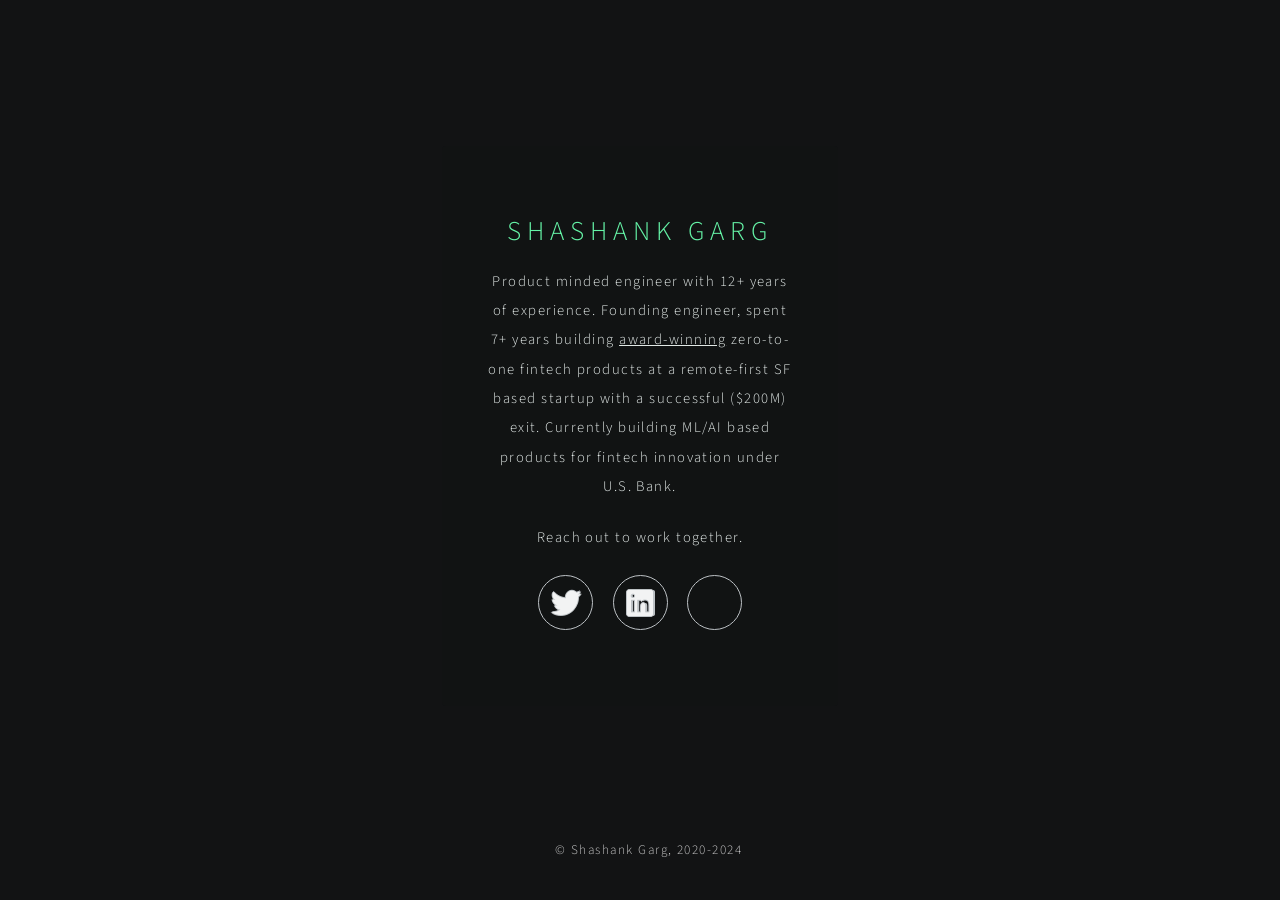
==== index.html @ a6219cde "Update index.html" ====
<!DOCTYPE HTML>
<!--
	Design -> html5up.net | @ajlkn
-->
<html>
	<head>
		<title>Shashank Garg</title>
		<meta charset="utf-8" />
		<meta name="viewport" content="width=device-width, initial-scale=1, user-scalable=no" />
		<link rel="stylesheet" href="assets/css/main.css" />
		<noscript><link rel="stylesheet" href="assets/css/noscript.css" /></noscript>
	</head>
	<body class="is-preload">

		<!-- Wrapper -->
			<div id="wrapper">

				<!-- Main -->
					<section id="main">
						<header>
							<!-- <span class="avatar"><img src="images/avatar.jpg" alt="" /></span> -->
							<h1>SHASHANK GARG</h1>
							<p>Product minded engineer with 12+ years of experience. Founding engineer, spent 7+ years building <a href="https://www.usnews.com/360-reviews/business/best-expense-management-software"><u>award-winning</u></a> zero-to-one fintech products at a remote-first SF based startup with a successful ($200M) exit. Currently building ML/AI based products for fintech innovation under U.S. Bank.</p>
							<p>Reach out to work together.</p>
						</header>
						<footer>
							<ul class="icons">
								<li><a href="https://twitter.com/shashankgarg7" class="icon brands fa-twitter">Twitter</a></li>
								<li><a href="https://www.linkedin.com/in/shashankgarg7" class="icon brands fa-linkedin">LinkedIn</a></li>
								<li><a href="/assets/shashank-garg-em-resume.pdf" class="icon fa-solid fa-download">Resume</a></li>
							</ul>
						</footer>
					</section>

				<!-- Footer -->
					<footer id="footer">
						<ul class="copyright">
							<li>&copy; Shashank Garg, 2020-2024</li>
						</ul>
					</footer>

			</div>

		<!-- Scripts -->
			<script>
				if ('addEventListener' in window) {
					window.addEventListener('load', function() { document.body.className = document.body.className.replace(/\bis-preload\b/, ''); });
					document.body.className += (navigator.userAgent.match(/(MSIE|rv:11\.0)/) ? ' is-ie' : '');
				}
			</script>

	</body>
</html>
---- assets/css/main.css ----
@import url(fontawesome-all.min.css);
@import url("https://fonts.googleapis.com/css?family=Source+Sans+Pro:300");

/*
	Identity by HTML5 UP
	html5up.net | @ajlkn
	Free for personal and commercial use under the CCA 3.0 license (html5up.net/license)
*/

/* Icon (alt) */

	html, body, div, span, applet, object,
	iframe, h1, h2, h3, h4, h5, h6, p, blockquote,
	pre, a, abbr, acronym, address, big, cite,
	code, del, dfn, em, img, ins, kbd, q, s, samp,
	small, strike, strong, sub, sup, tt, var, b,
	u, i, center, dl, dt, dd, ol, ul, li, fieldset,
	form, label, legend, table, caption, tbody,
	tfoot, thead, tr, th, td, article, aside,
	canvas, details, embed, figure, figcaption,
	footer, header, hgroup, menu, nav, output, ruby,
	section, summary, time, mark, audio, video {
		margin: 0;
		padding: 0;
		border: 0;
		font-size: 100%;
		font: inherit;
		vertical-align: baseline;
	}

	article, aside, details, figcaption, figure,
	footer, header, hgroup, menu, nav, section {
		display: block;
	}

	body {
		line-height: 1;
	}

	ol, ul {
		list-style: none;
	}

	blockquote, q {
		quotes: none;
	}

		blockquote:before, blockquote:after, q:before, q:after {
			content: '';
			content: none;
		}

	table {
		border-collapse: collapse;
		border-spacing: 0;
	}

	body {
		-webkit-text-size-adjust: none;
	}

	mark {
		background-color: transparent;
		color: inherit;
	}

	input::-moz-focus-inner {
		border: 0;
		padding: 0;
	}

	input, select, textarea {
		-moz-appearance: none;
		-webkit-appearance: none;
		-ms-appearance: none;
		appearance: none;
	}

/* Basic */

	@media screen and (max-width: 480px) {

		html, body {
			min-width: 320px;
		}

	}

	html {
		box-sizing: border-box;
	}

	*, *:before, *:after {
		box-sizing: inherit;
	}

	body.is-preload *, body.is-preload *:before, body.is-preload *:after {
		-moz-animation: none !important;
		-webkit-animation: none !important;
		-ms-animation: none !important;
		animation: none !important;
		-moz-transition: none !important;
		-webkit-transition: none !important;
		-ms-transition: none !important;
		transition: none !important;
	}

	html {
		height: 100%;
	}

	body {
		height: 100%;
		background-color: #121314;
		background-size: 100px 100px, cover,				cover;
		background-position: top left,		center center,		bottom center;
		background-attachment: fixed,			fixed,				fixed;
	}

		body:after {
			content: '';
			display: block;
			position: fixed;
			top: 0;
			left: 0;
			width: 100%;
			height: inherit;
			opacity: 0;
			z-index: 1;
			background-color: #ffffff;
			background-image: url("images/overlay.png"), -moz-linear-gradient(60deg, rgba(255, 165, 150, 0.5) 5%, rgba(0, 228, 255, 0.35));
			background-image: url("images/overlay.png"), -webkit-linear-gradient(60deg, rgba(255, 165, 150, 0.5) 5%, rgba(0, 228, 255, 0.35));
			background-image: url("images/overlay.png"), -ms-linear-gradient(60deg, rgba(255, 165, 150, 0.5) 5%, rgba(0, 228, 255, 0.35));
			background-image: url("images/overlay.png"), linear-gradient(60deg, rgba(255, 165, 150, 0.5) 5%, rgba(0, 228, 255, 0.35));
			background-repeat: repeat,			no-repeat;
			background-size: 100px 100px, cover;
			background-position: top left,		center center;
			-moz-transition: opacity 1.75s ease-out;
			-webkit-transition: opacity 1.75s ease-out;
			-ms-transition: opacity 1.75s ease-out;
			transition: opacity 1.75s ease-out;
		}

		body.is-preload:after {
			opacity: 1;
		}

/* Type */

	body, input, select, textarea {
		color: rgb(239, 245, 242);
		font-family: "Source Sans Pro", Helvetica, sans-serif;
		font-size: 14pt;
		font-weight: 300;
		line-height: 2;
		letter-spacing: 0.1em;
	}

		@media screen and (max-width: 1680px) {

			body, input, select, textarea {
				font-size: 11pt;
			}

		}

		@media screen and (max-width: 480px) {

			body, input, select, textarea {
				font-size: 10pt;
				line-height: 1.75;
			}

		}

	a {
		-moz-transition: color 0.2s ease, border-color 0.2s ease;
		-webkit-transition: color 0.2s ease, border-color 0.2s ease;
		-ms-transition: color 0.2s ease, border-color 0.2s ease;
		transition: color 0.2s ease, border-color 0.2s ease;
		color: inherit;
		text-decoration: none;
	}

		a:before {
			-moz-transition: color 0.2s ease, text-shadow 0.2s ease;
			-webkit-transition: color 0.2s ease, text-shadow 0.2s ease;
			-ms-transition: color 0.2s ease, text-shadow 0.2s ease;
			transition: color 0.2s ease, text-shadow 0.2s ease;
		}

		a:hover {
			color: #6BFFAE;
		}

	strong, b {
		color: #6BFFAE;
	}

	em, i {
		font-style: italic;
	}

	p {
		margin: 0 0 1.5em 0;
	}

	h1, h2, h3, h4, h5, h6 {
		color: #6BFFAE;
		line-height: 1.5;
		margin: 0 0 0.75em 0;
	}

		h1 a, h2 a, h3 a, h4 a, h5 a, h6 a {
			color: inherit;
			text-decoration: none;
		}

	h1 {
		font-size: 1.85em;
		letter-spacing: 0.22em;
		margin: 0 0 0.525em 0;
	}

	h2 {
		font-size: 1.25em;
	}

	h3 {
		font-size: 1em;
	}

	h4 {
		font-size: 1em;
	}

	h5 {
		font-size: 1em;
	}

	h6 {
		font-size: 1em;
	}

	@media screen and (max-width: 480px) {

		h1 {
			font-size: 1.65em;
		}

	}

	sub {
		font-size: 0.8em;
		position: relative;
		top: 0.5em;
	}

	sup {
		font-size: 0.8em;
		position: relative;
		top: -0.5em;
	}

	hr {
		border: 0;
		border-bottom: solid 1px #c8cccf;
		margin: 3em 0;
	}

/* Icon */

	.icon {
		text-decoration: none;
		position: relative;
		border-bottom: none;
	}

		.icon:before {
			-moz-osx-font-smoothing: grayscale;
			-webkit-font-smoothing: antialiased;
			display: inline-block;
			font-style: normal;
			font-variant: normal;
			text-rendering: auto;
			line-height: 1;
			text-transform: none !important;
			font-family: 'Font Awesome 5 Free';
			font-weight: 400;
		}

		.icon > .label {
			display: none;
		}

		.icon:before {
			line-height: inherit;
		}

		.icon.solid:before {
			font-weight: 900;
		}

		.icon.brands:before {
			font-family: 'Font Awesome 5 Brands';
		}

/* List */

	ol {
		list-style: decimal;
		margin: 0 0 1.5em 0;
		padding-left: 1.25em;
	}

		ol li {
			padding-left: 0.25em;
		}

	ul {
		list-style: disc;
		margin: 0 0 1.5em 0;
		padding-left: 1em;
	}

		ul li {
			padding-left: 0.5em;
		}

		ul.alt {
			list-style: none;
			padding-left: 0;
		}

			ul.alt li {
				border-top: solid 1px #c8cccf;
				padding: 0.5em 0;
			}

				ul.alt li:first-child {
					border-top: 0;
					padding-top: 0;
				}

	dl {
		margin: 0 0 1.5em 0;
	}

		dl dt {
			display: block;
			margin: 0 0 0.75em 0;
		}

		dl dd {
			margin-left: 1.5em;
		}

/* Actions */

	ul.actions {
		display: -moz-flex;
		display: -webkit-flex;
		display: -ms-flex;
		display: flex;
		cursor: default;
		list-style: none;
		margin-left: -0.75em;
		padding-left: 0;
	}

		ul.actions li {
			padding: 0 0 0 0.75em;
			vertical-align: middle;
		}

		ul.actions.special {
			-moz-justify-content: center;
			-webkit-justify-content: center;
			-ms-justify-content: center;
			justify-content: center;
			width: 100%;
			margin-left: 0;
		}

			ul.actions.special li:first-child {
				padding-left: 0;
			}

		ul.actions.stacked {
			-moz-flex-direction: column;
			-webkit-flex-direction: column;
			-ms-flex-direction: column;
			flex-direction: column;
			margin-left: 0;
		}

			ul.actions.stacked li {
				padding: 0.975em 0 0 0;
			}

				ul.actions.stacked li:first-child {
					padding-top: 0;
				}

		ul.actions.fit {
			width: calc(100% + 0.75em);
		}

			ul.actions.fit li {
				-moz-flex-grow: 1;
				-webkit-flex-grow: 1;
				-ms-flex-grow: 1;
				flex-grow: 1;
				-moz-flex-shrink: 1;
				-webkit-flex-shrink: 1;
				-ms-flex-shrink: 1;
				flex-shrink: 1;
				width: 100%;
			}

				ul.actions.fit li > * {
					width: 100%;
				}

			ul.actions.fit.stacked {
				width: 100%;
			}

		@media screen and (max-width: 480px) {

			ul.actions:not(.fixed) {
				-moz-flex-direction: column;
				-webkit-flex-direction: column;
				-ms-flex-direction: column;
				flex-direction: column;
				margin-left: 0;
				width: 100% !important;
			}

				ul.actions:not(.fixed) li {
					-moz-flex-grow: 1;
					-webkit-flex-grow: 1;
					-ms-flex-grow: 1;
					flex-grow: 1;
					-moz-flex-shrink: 1;
					-webkit-flex-shrink: 1;
					-ms-flex-shrink: 1;
					flex-shrink: 1;
					padding: 0.75em 0 0 0;
					text-align: center;
					width: 100%;
				}

					ul.actions:not(.fixed) li > * {
						width: 100%;
					}

					ul.actions:not(.fixed) li:first-child {
						padding-top: 0;
					}

					ul.actions:not(.fixed) li input[type="submit"],
					ul.actions:not(.fixed) li input[type="reset"],
					ul.actions:not(.fixed) li input[type="button"],
					ul.actions:not(.fixed) li button,
					ul.actions:not(.fixed) li .button {
						width: 100%;
					}

						ul.actions:not(.fixed) li input[type="submit"].icon:before,
						ul.actions:not(.fixed) li input[type="reset"].icon:before,
						ul.actions:not(.fixed) li input[type="button"].icon:before,
						ul.actions:not(.fixed) li button.icon:before,
						ul.actions:not(.fixed) li .button.icon:before {
							margin-left: -0.5rem;
						}

		}

/* Icons */

	ul.icons {
		cursor: default;
		list-style: none;
		padding-left: 0;
		margin-top: -0.675em;
	}

		ul.icons li {
			display: inline-block;
			padding: 0.675em 0.5em;
		}

			ul.icons li a {
				text-decoration: none;
				position: relative;
				display: block;
				width: 3.75em;
				height: 3.75em;
				border-radius: 100%;
				border: solid 1px #c8cccf;
				line-height: 3.75em;
				overflow: hidden;
				text-align: center;
				text-indent: 3.75em;
				white-space: nowrap;
			}

				ul.icons li a:before {
					-moz-osx-font-smoothing: grayscale;
					-webkit-font-smoothing: antialiased;
					display: inline-block;
					font-style: normal;
					font-variant: normal;
					text-rendering: auto;
					line-height: 1;
					text-transform: none !important;
					font-family: 'Font Awesome 5 Free';
					font-weight: 400;
				}

				ul.icons li a:before {
					color: #ffffff;
					text-shadow: 1.25px 0px 0px #c8cccf, -1.25px 0px 0px #c8cccf, 0px 1.25px 0px #c8cccf, 0px -1.25px 0px #c8cccf;
				}

				ul.icons li a:hover:before {
					text-shadow: 1.25px 0px 0px #6BFFAE, -1.25px 0px 0px #6BFFAE, 0px 1.25px 0px #6BFFAE, 0px -1.25px 0px #6BFFAE;
				}

				ul.icons li a:before {
					position: absolute;
					top: 0;
					left: 0;
					width: inherit;
					height: inherit;
					font-size: 1.85rem;
					line-height: inherit;
					text-align: center;
					text-indent: 0;
				}

				ul.icons li a:hover {
					border-color: #6BFFAE;
				}

		@media screen and (max-width: 480px) {

			ul.icons li a:before {
				font-size: 1.5rem;
			}

		}

/* Button */

	input[type="submit"],
	input[type="reset"],
	input[type="button"],
	button,
	.button {
		-moz-appearance: none;
		-webkit-appearance: none;
		-ms-appearance: none;
		appearance: none;
		-moz-transition: background-color 0.2s ease-in-out, border-color 0.2s ease-in-out, color 0.2s ease-in-out;
		-webkit-transition: background-color 0.2s ease-in-out, border-color 0.2s ease-in-out, color 0.2s ease-in-out;
		-ms-transition: background-color 0.2s ease-in-out, border-color 0.2s ease-in-out, color 0.2s ease-in-out;
		transition: background-color 0.2s ease-in-out, border-color 0.2s ease-in-out, color 0.2s ease-in-out;
		display: inline-block;
		height: 2.75em;
		line-height: 2.75em;
		padding: 0 1.5em;
		background-color: transparent;
		border-radius: 4px;
		border: solid 1px #c8cccf;
		color: #a4b1b8 !important;
		cursor: pointer;
		text-align: center;
		text-decoration: none;
		white-space: nowrap;
	}

		input[type="submit"]:hover,
		input[type="reset"]:hover,
		input[type="button"]:hover,
		button:hover,
		.button:hover {
			border-color: #6BFFAE;
			color: #6BFFAE !important;
		}

		input[type="submit"].icon,
		input[type="reset"].icon,
		input[type="button"].icon,
		button.icon,
		.button.icon {
			padding-left: 1.35em;
		}

			input[type="submit"].icon:before,
			input[type="reset"].icon:before,
			input[type="button"].icon:before,
			button.icon:before,
			.button.icon:before {
				margin-right: 0.5em;
			}

		input[type="submit"].fit,
		input[type="reset"].fit,
		input[type="button"].fit,
		button.fit,
		.button.fit {
			width: 100%;
		}

		input[type="submit"].small,
		input[type="reset"].small,
		input[type="button"].small,
		button.small,
		.button.small {
			font-size: 0.8em;
		}

		input[type="submit"].large,
		input[type="reset"].large,
		input[type="button"].large,
		button.large,
		.button.large {
			font-size: 1.35em;
		}

		input[type="submit"].disabled, input[type="submit"]:disabled,
		input[type="reset"].disabled,
		input[type="reset"]:disabled,
		input[type="button"].disabled,
		input[type="button"]:disabled,
		button.disabled,
		button:disabled,
		.button.disabled,
		.button:disabled {
			pointer-events: none;
			opacity: 0.5;
		}

/* Main */

	#main {
		-moz-transform-origin: 50% 50%;
		-webkit-transform-origin: 50% 50%;
		-ms-transform-origin: 50% 50%;
		transform-origin: 50% 50%;
		-moz-transform: rotateX(0deg);
		-webkit-transform: rotateX(0deg);
		-ms-transform: rotateX(0deg);
		transform: rotateX(0deg);
		-moz-transition: opacity 1s ease, -moz-transform 1s ease;
		-webkit-transition: opacity 1s ease, -webkit-transform 1s ease;
		-ms-transition: opacity 1s ease, -ms-transform 1s ease;
		transition: opacity 1s ease, transform 1s ease;
		padding: 4.5em 3em 3em 3em ;
		background: #121314;
		border-color: #6BFFAE;
		border-style: solid;
		border-radius: 4px;
		cursor: default;
		max-width: 100%;
		opacity: 0.95;
		position: relative;
		text-align: center;
		width: 27em;
	}

		#main .avatar {
			position: relative;
			display: block;
			margin-bottom: 1.5em;
		}

			#main .avatar img {
				display: block;
				margin: 0 auto;
				border-radius: 100%;
				box-shadow: 0 0 0 1.5em #ffffff;
			}

			#main .avatar:before {
				content: '';
				display: block;
				position: absolute;
				top: 50%;
				left: -3em;
				width: calc(100% + 6em);
				height: 1px;
				z-index: -1;
				background: #c8cccf;
			}

		@media screen and (max-width: 480px) {

			#main {
				padding: 4em 2em 2.5em 2em ;
				width: 100%;
			}

				#main .avatar:before {
					left: -2em;
					width: calc(100% + 4em);
				}

		}

		body.is-preload #main {
			-moz-transform: rotateX(15deg);
			-webkit-transform: rotateX(15deg);
			-ms-transform: rotateX(15deg);
			transform: rotateX(15deg);
			opacity: 0;
		}

/* Footer */

	#footer {
		-moz-align-self: -moz-flex-end;
		-webkit-align-self: -webkit-flex-end;
		-ms-align-self: -ms-flex-end;
		align-self: flex-end;
		width: 100%;
		padding: 1.5em 0 0 0;
		color: rgba(255, 255, 255, 0.75);
		cursor: default;
		text-align: center;
	}

		#footer .copyright {
			margin: 0;
			padding: 0;
			font-size: 0.9em;
			list-style: none;
		}

			#footer .copyright li {
				display: inline-block;
				margin: 0 0 0 0.45em;
				padding: 0 0 0 0.85em;
				border-left: solid 1px rgba(255, 255, 255, 0.5);
				line-height: 1;
			}

				#footer .copyright li:first-child {
					border-left: 0;
				}

/* Wrapper */

	#wrapper {
		display: -moz-flex;
		display: -webkit-flex;
		display: -ms-flex;
		display: flex;
		-moz-align-items: center;
		-webkit-align-items: center;
		-ms-align-items: center;
		align-items: center;
		-moz-justify-content: space-between;
		-webkit-justify-content: space-between;
		-ms-justify-content: space-between;
		justify-content: space-between;
		-moz-flex-direction: column;
		-webkit-flex-direction: column;
		-ms-flex-direction: column;
		flex-direction: column;
		-moz-perspective: 1000px;
		-webkit-perspective: 1000px;
		-ms-perspective: 1000px;
		perspective: 1000px;
		position: relative;
		min-height: 100%;
		padding: 2.5em;
		z-index: 2;
	}

		#wrapper > * {
			z-index: 1;
		}

		#wrapper:before {
			content: '';
			display: block;
		}

		@media screen and (max-width: 360px) {

			#wrapper {
				padding: 0.75em;
			}

		}

		body.is-ie #wrapper {
			height: 100%;
		}
---- assets/css/noscript.css ----
/*
	Identity by HTML5 UP
	html5up.net | @ajlkn
	Free for personal and commercial use under the CCA 3.0 license (html5up.net/license)
*/

/* Basic */

	body:after {
		display: none;
	}

/* Main */

	#main {
		-moz-transform: none !important;
		-webkit-transform: none !important;
		-ms-transform: none !important;
		transform: none !important;
		opacity: 1 !important;
	}
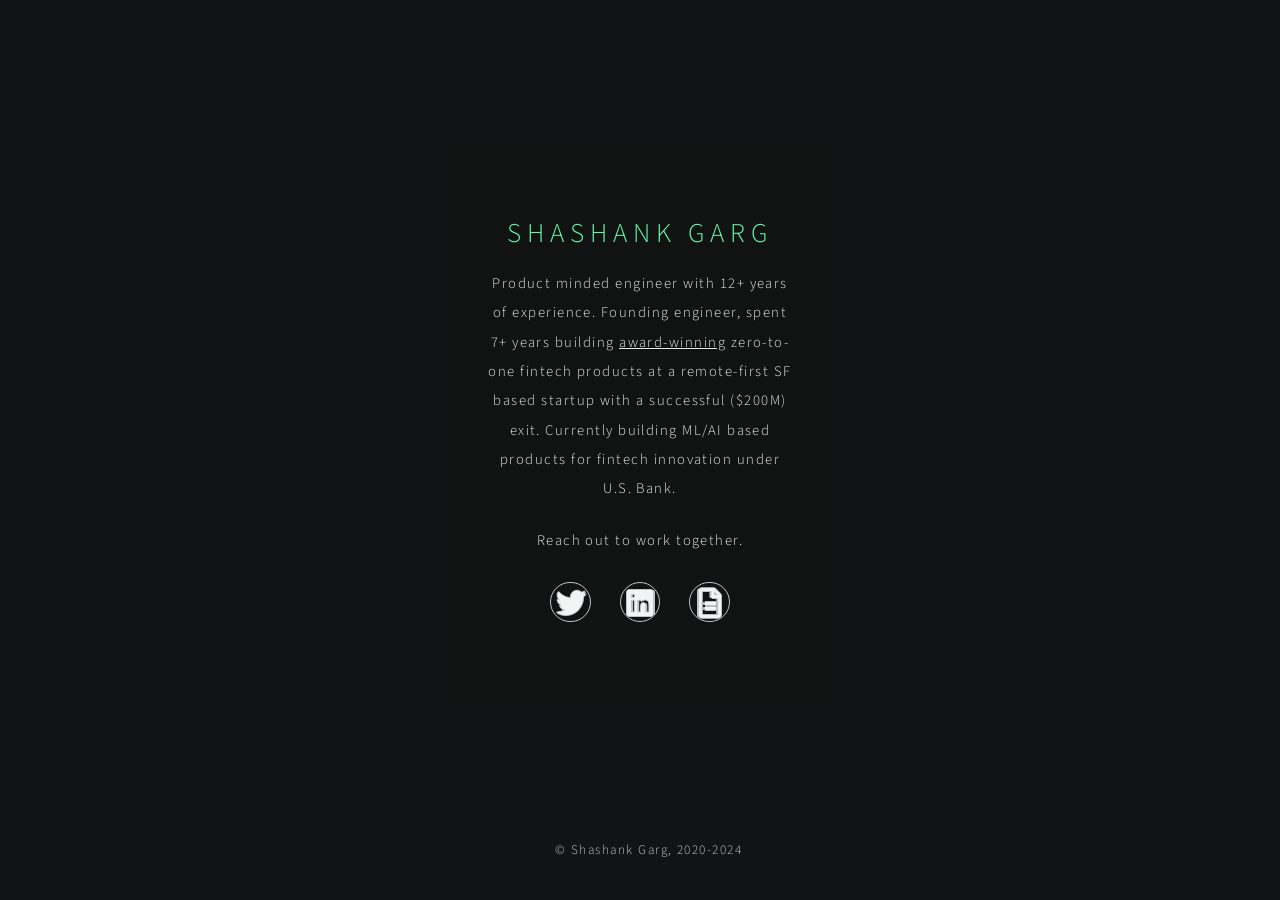
==== commit f6b7a119: "update index" ====
--- a/index.html
+++ b/index.html
@@ -27,7 +27,7 @@
 							<ul class="icons">
 								<li><a href="https://twitter.com/shashankgarg7" class="icon brands fa-twitter">Twitter</a></li>
 								<li><a href="https://www.linkedin.com/in/shashankgarg7" class="icon brands fa-linkedin">LinkedIn</a></li>
-								<li><a href="/assets/shashank-garg-em-resume.pdf" class="icon fa-solid fa-download">Resume</a></li>
+								<li><a href="/assets/shashank-garg-em-resume.pdf" class="icon fal fa-file-alt">Resume</a></li>
 							</ul>
 						</footer>
 					</section>
--- a/assets/css/main.css
+++ b/assets/css/main.css
@@ -495,15 +495,16 @@
 				text-decoration: none;
 				position: relative;
 				display: block;
-				width: 3.75em;
-				height: 3.75em;
+				width: 2.75em;
+				height: 2.75em;
 				border-radius: 100%;
 				border: solid 1px #c8cccf;
-				line-height: 3.75em;
+				line-height: 2.75em;
 				overflow: hidden;
 				text-align: center;
-				text-indent: 3.75em;
+				text-indent: 2.75em;
 				white-space: nowrap;
+				margin: 5px;
 			}
 
 				ul.icons li a:before {
@@ -516,7 +517,7 @@
 					line-height: 1;
 					text-transform: none !important;
 					font-family: 'Font Awesome 5 Free';
-					font-weight: 400;
+					font-weight: 100;
 				}
 
 				ul.icons li a:before {
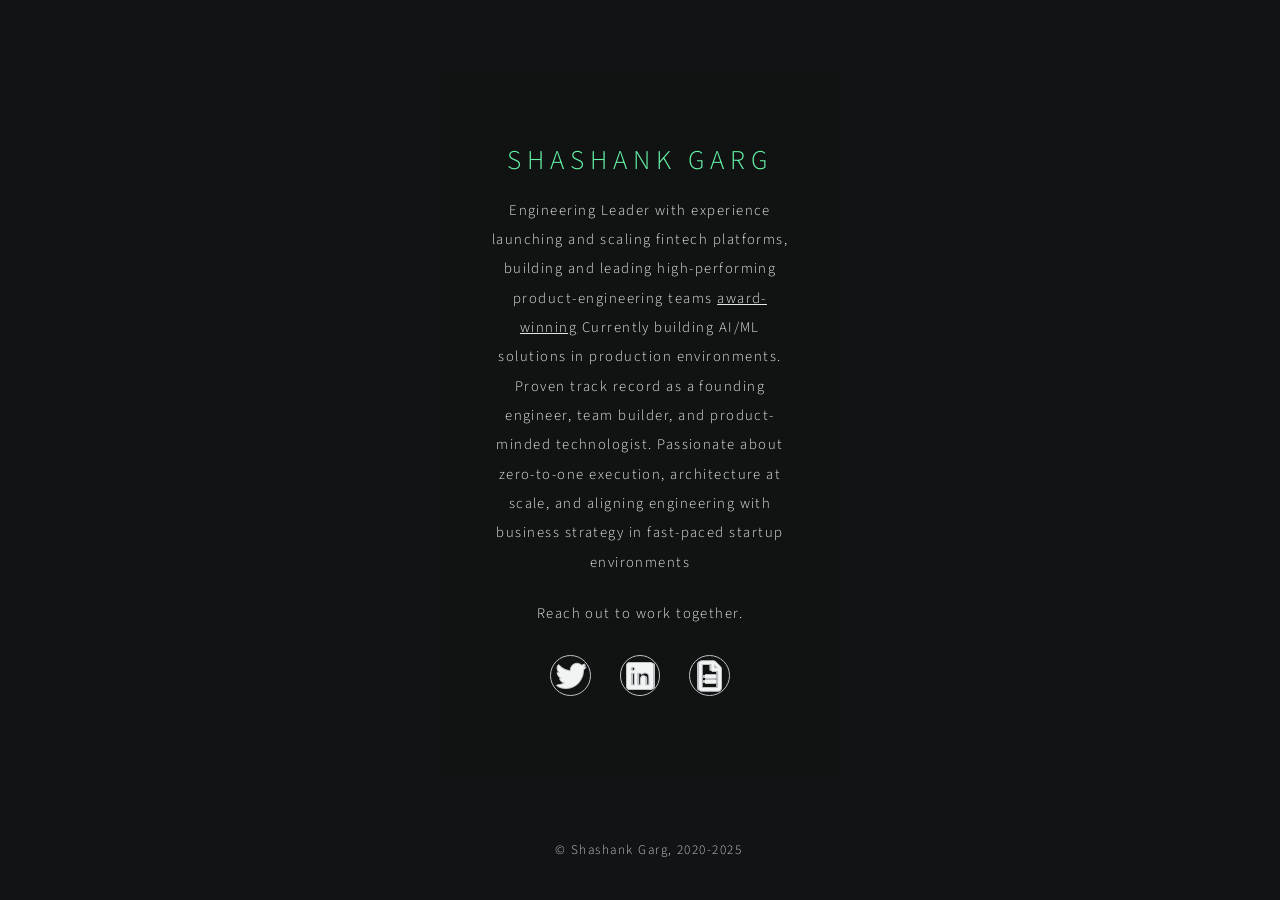
==== commit 5892cbcd: "Update index.html" ====
--- a/index.html
+++ b/index.html
@@ -20,14 +20,20 @@
 						<header>
 							<!-- <span class="avatar"><img src="images/avatar.jpg" alt="" /></span> -->
 							<h1>SHASHANK GARG</h1>
-							<p>Product minded engineer with 12+ years of experience. Founding engineer, spent 7+ years building <a href="https://www.usnews.com/360-reviews/business/best-expense-management-software"><u>award-winning</u></a> zero-to-one fintech products at a remote-first SF based startup with a successful ($200M) exit. Currently building ML/AI based products for fintech innovation under U.S. Bank.</p>
+								<p>Engineering Leader with experience launching and scaling fintech platforms, building and leading
+									high-performing product-engineering teams <a href="https://www.usnews.com/360-reviews/business/best-expense-management-software"><u>award-winning</u></a>
+									Currently building AI/ML solutions in production environments.
+	 								Proven track record as a founding engineer, team builder, and product-minded technologist. Passionate
+			                        about zero-to-one execution, architecture at scale, and aligning engineering with business strategy in
+                                    fast-paced startup environments
+								</p>
 							<p>Reach out to work together.</p>
 						</header>
 						<footer>
 							<ul class="icons">
 								<li><a href="https://twitter.com/shashankgarg7" class="icon brands fa-twitter">Twitter</a></li>
 								<li><a href="https://www.linkedin.com/in/shashankgarg7" class="icon brands fa-linkedin">LinkedIn</a></li>
-								<li><a href="/assets/shashank-garg-em-resume.pdf" class="icon fal fa-file-alt">Resume</a></li>
+								<li><a href="/assets/shashank-garg-sem-0.pdf" class="icon fal fa-file-alt">Resume</a></li>
 							</ul>
 						</footer>
 					</section>
@@ -35,7 +41,7 @@
 				<!-- Footer -->
 					<footer id="footer">
 						<ul class="copyright">
-							<li>&copy; Shashank Garg, 2020-2024</li>
+							<li>&copy; Shashank Garg, 2020-2025</li>
 						</ul>
 					</footer>
 
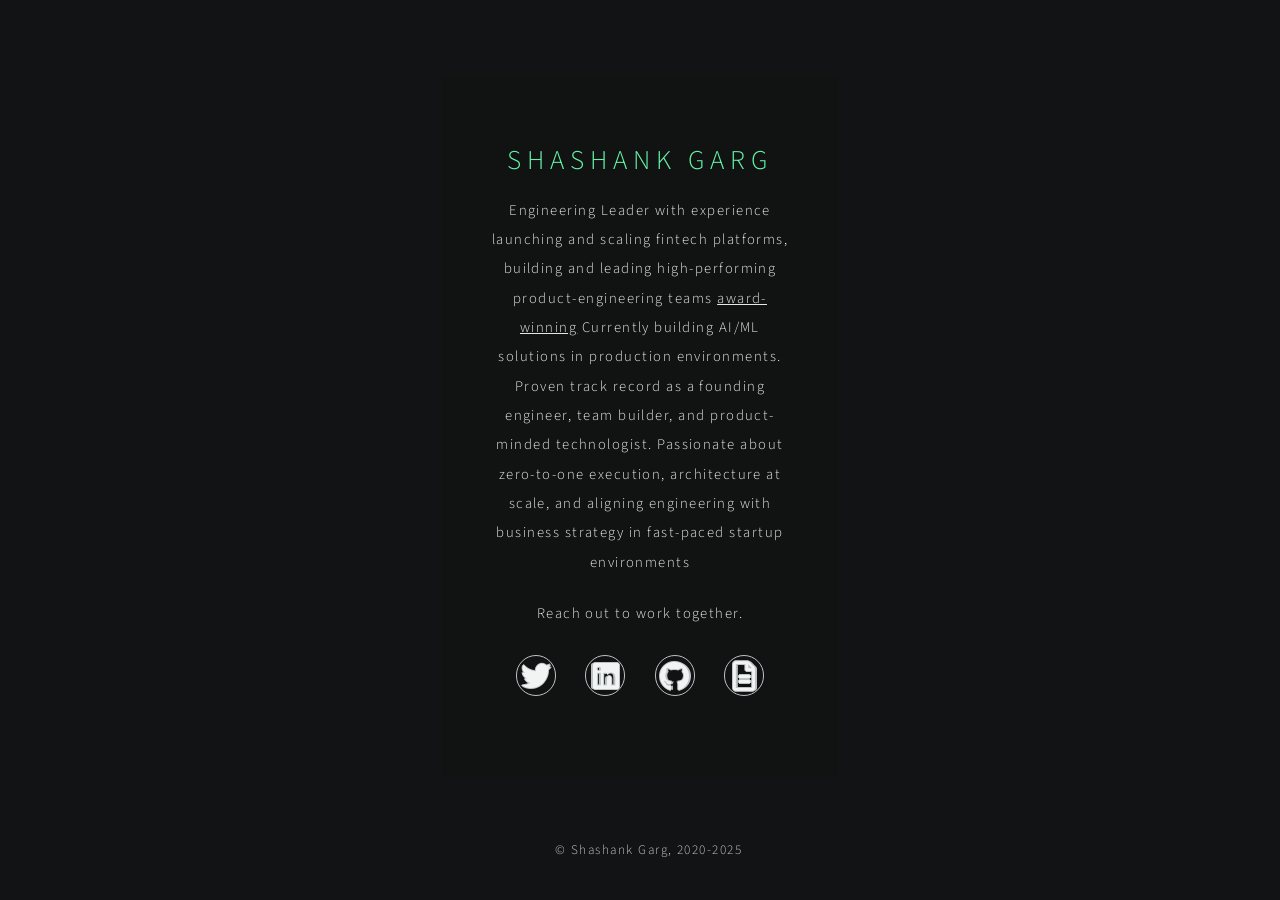
==== commit 4aa66f25: "add github link" ====
--- a/index.html
+++ b/index.html
@@ -33,6 +33,7 @@
 							<ul class="icons">
 								<li><a href="https://twitter.com/shashankgarg7" class="icon brands fa-twitter">Twitter</a></li>
 								<li><a href="https://www.linkedin.com/in/shashankgarg7" class="icon brands fa-linkedin">LinkedIn</a></li>
+								<li><a href="https://github.com/oldmonk7" class="icon brands fa-github">GitHub</a></li>
 								<li><a href="/assets/shashank-garg-sem-0.pdf" class="icon fal fa-file-alt">Resume</a></li>
 							</ul>
 						</footer>
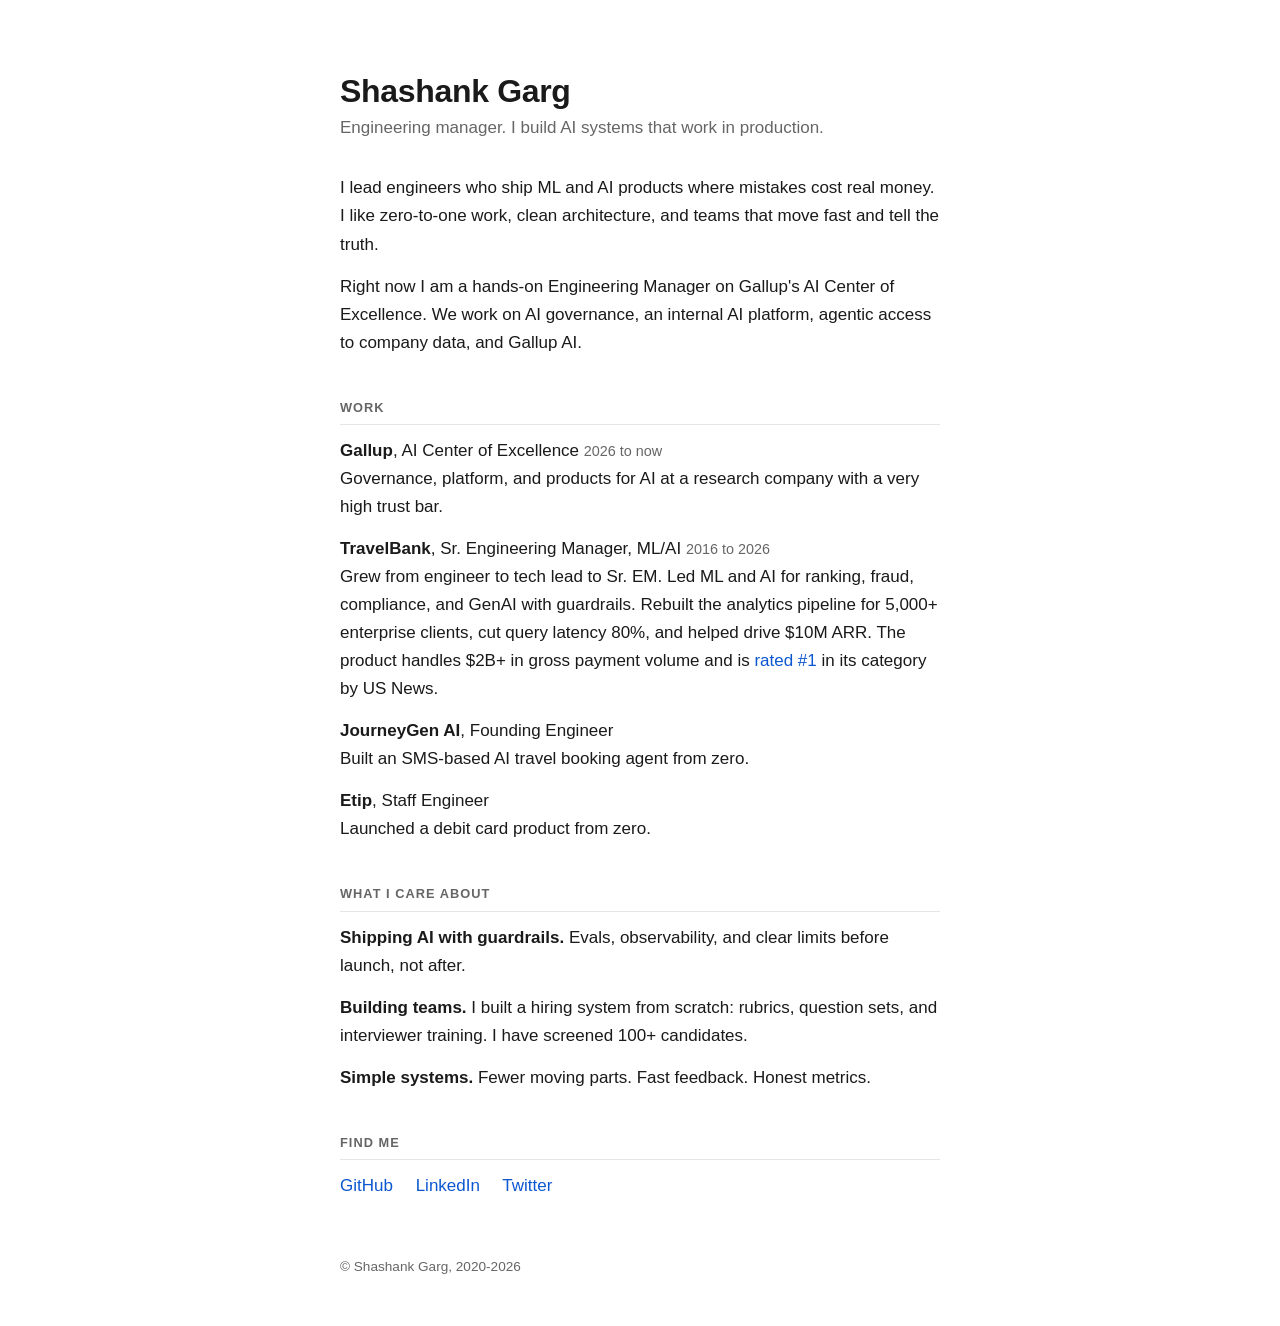
==== commit d4e5c9bc: "Redesign site, remove resume Co-Authored-By: Claude Sonnet 5.5 <noreply@anthropic.com>" ====
--- a/index.html
+++ b/index.html
@@ -1,60 +1,121 @@
-<!DOCTYPE HTML>
-<!--
-	Design -> html5up.net | @ajlkn
--->
-<html>
-	<head>
-		<title>Shashank Garg</title>
-		<meta charset="utf-8" />
-		<meta name="viewport" content="width=device-width, initial-scale=1, user-scalable=no" />
-		<link rel="stylesheet" href="assets/css/main.css" />
-		<noscript><link rel="stylesheet" href="assets/css/noscript.css" /></noscript>
-	</head>
-	<body class="is-preload">
-
-		<!-- Wrapper -->
-			<div id="wrapper">
-
-				<!-- Main -->
-					<section id="main">
-						<header>
-							<!-- <span class="avatar"><img src="images/avatar.jpg" alt="" /></span> -->
-							<h1>SHASHANK GARG</h1>
-								<p>Engineering Leader with experience launching and scaling fintech platforms, building and leading
-									high-performing product-engineering teams <a href="https://www.usnews.com/360-reviews/business/best-expense-management-software"><u>award-winning</u></a>
-									Currently building AI/ML solutions in production environments.
-	 								Proven track record as a founding engineer, team builder, and product-minded technologist. Passionate
-			                        about zero-to-one execution, architecture at scale, and aligning engineering with business strategy in
-                                    fast-paced startup environments
-								</p>
-							<p>Reach out to work together.</p>
-						</header>
-						<footer>
-							<ul class="icons">
-								<li><a href="https://twitter.com/shashankgarg7" class="icon brands fa-twitter">Twitter</a></li>
-								<li><a href="https://www.linkedin.com/in/shashankgarg7" class="icon brands fa-linkedin">LinkedIn</a></li>
-								<li><a href="https://github.com/oldmonk7" class="icon brands fa-github">GitHub</a></li>
-								<li><a href="/assets/shashank-garg-sem-0.pdf" class="icon fal fa-file-alt">Resume</a></li>
-							</ul>
-						</footer>
-					</section>
-
-				<!-- Footer -->
-					<footer id="footer">
-						<ul class="copyright">
-							<li>&copy; Shashank Garg, 2020-2025</li>
-						</ul>
-					</footer>
-
-			</div>
-
-		<!-- Scripts -->
-			<script>
-				if ('addEventListener' in window) {
-					window.addEventListener('load', function() { document.body.className = document.body.className.replace(/\bis-preload\b/, ''); });
-					document.body.className += (navigator.userAgent.match(/(MSIE|rv:11\.0)/) ? ' is-ie' : '');
-				}
-			</script>
-
-	</body>
-</html>
+<!DOCTYPE html>
+<html lang="en">
+<head>
+	<meta charset="utf-8" />
+	<meta name="viewport" content="width=device-width, initial-scale=1" />
+	<title>Shashank Garg</title>
+	<meta name="description" content="Shashank Garg. Engineering leader building AI systems in production." />
+	<style>
+		:root {
+			--bg: #ffffff;
+			--fg: #1a1a1a;
+			--muted: #666666;
+			--line: #e5e5e5;
+			--link: #0b57d0;
+		}
+		@media (prefers-color-scheme: dark) {
+			:root {
+				--bg: #111111;
+				--fg: #e8e8e8;
+				--muted: #9a9a9a;
+				--line: #2a2a2a;
+				--link: #8ab4f8;
+			}
+		}
+		* { box-sizing: border-box; }
+		body {
+			margin: 0;
+			background: var(--bg);
+			color: var(--fg);
+			font: 17px/1.65 -apple-system, BlinkMacSystemFont, "Segoe UI", Helvetica, Arial, sans-serif;
+		}
+		main {
+			max-width: 640px;
+			margin: 0 auto;
+			padding: 72px 20px 48px;
+		}
+		h1 {
+			font-size: 2rem;
+			line-height: 1.2;
+			margin: 0 0 4px;
+			letter-spacing: -0.01em;
+		}
+		.tag { color: var(--muted); margin: 0 0 32px; }
+		h2 {
+			font-size: 0.8rem;
+			text-transform: uppercase;
+			letter-spacing: 0.08em;
+			color: var(--muted);
+			margin: 40px 0 12px;
+			padding-bottom: 6px;
+			border-bottom: 1px solid var(--line);
+		}
+		p { margin: 0 0 14px; }
+		a { color: var(--link); text-decoration: none; }
+		a:hover { text-decoration: underline; }
+		ul { padding: 0; margin: 0; list-style: none; }
+		li { margin: 0 0 14px; }
+		li strong { font-weight: 600; }
+		.when { color: var(--muted); font-size: 0.9rem; }
+		.links a { margin-right: 18px; }
+		footer { margin-top: 56px; color: var(--muted); font-size: 0.85rem; }
+	</style>
+</head>
+<body>
+	<main>
+		<h1>Shashank Garg</h1>
+		<p class="tag">Engineering manager. I build AI systems that work in production.</p>
+
+		<p>
+			I lead engineers who ship ML and AI products where mistakes cost real money.
+			I like zero-to-one work, clean architecture, and teams that move fast and tell the truth.
+		</p>
+		<p>
+			Right now I am a hands-on Engineering Manager on
+			Gallup's AI Center of Excellence. We work on AI governance, an internal AI platform,
+			agentic access to company data, and Gallup AI.
+		</p>
+
+		<h2>Work</h2>
+		<ul>
+			<li>
+				<strong>Gallup</strong>, AI Center of Excellence <span class="when">2026 to now</span><br />
+				Governance, platform, and products for AI at a research company with a very high trust bar.
+			</li>
+			<li>
+				<strong>TravelBank</strong>, Sr. Engineering Manager, ML/AI <span class="when">2016 to 2026</span><br />
+				Grew from engineer to tech lead to Sr. EM. Led ML and AI for ranking, fraud, compliance,
+				and GenAI with guardrails. Rebuilt the analytics pipeline for 5,000+ enterprise clients,
+				cut query latency 80%, and helped drive $10M ARR. The product handles $2B+ in
+				gross payment volume and is
+				<a href="https://www.usnews.com/360-reviews/business/best-expense-management-software">rated #1</a>
+				in its category by US News.
+			</li>
+			<li>
+				<strong>JourneyGen AI</strong>, Founding Engineer<br />
+				Built an SMS-based AI travel booking agent from zero.
+			</li>
+			<li>
+				<strong>Etip</strong>, Staff Engineer<br />
+				Launched a debit card product from zero.
+			</li>
+		</ul>
+
+		<h2>What I care about</h2>
+		<ul>
+			<li><strong>Shipping AI with guardrails.</strong> Evals, observability, and clear limits before launch, not after.</li>
+			<li><strong>Building teams.</strong> I built a hiring system from scratch: rubrics, question sets, and interviewer training. I have screened 100+ candidates.</li>
+			<li><strong>Simple systems.</strong> Fewer moving parts. Fast feedback. Honest metrics.</li>
+		</ul>
+
+		<h2>Find me</h2>
+		<p class="links">
+			<a href="https://github.com/oldmonk7">GitHub</a>
+			<a href="https://www.linkedin.com/in/shashankgarg7">LinkedIn</a>
+			<a href="https://twitter.com/shashankgarg7">Twitter</a>
+		</p>
+
+		<footer>&copy; Shashank Garg, 2020-2026</footer>
+	</main>
+</body>
+</html>
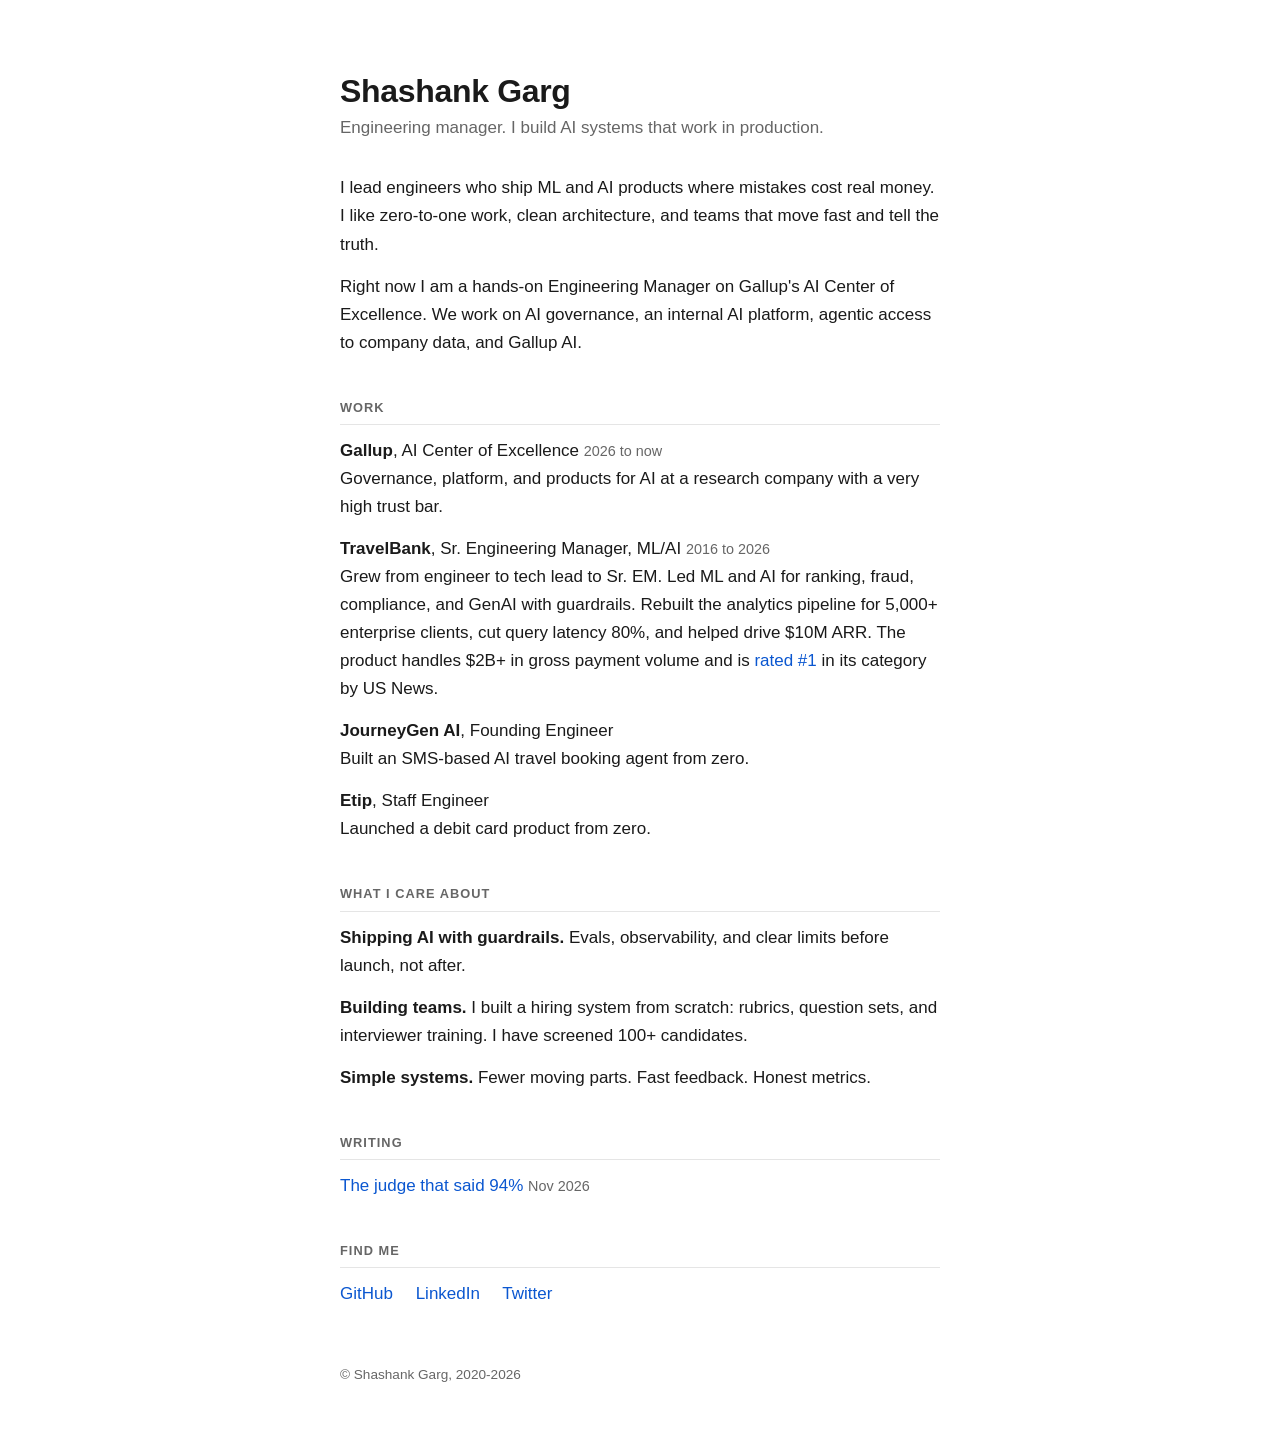
==== commit 8ccf2ec5: "Add first post: The judge that said 94% Co-Authored-By: Claude Sonnet 5.5 <noreply@anthropic.com>" ====
--- a/index.html
+++ b/index.html
@@ -108,6 +108,11 @@
 			<li><strong>Simple systems.</strong> Fewer moving parts. Fast feedback. Honest metrics.</li>
 		</ul>
 
+		<h2>Writing</h2>
+		<ul>
+			<li><a href="/writing/judge-that-said-94.html">The judge that said 94%</a> <span class="when">Nov 2026</span></li>
+		</ul>
+
 		<h2>Find me</h2>
 		<p class="links">
 			<a href="https://github.com/oldmonk7">GitHub</a>
